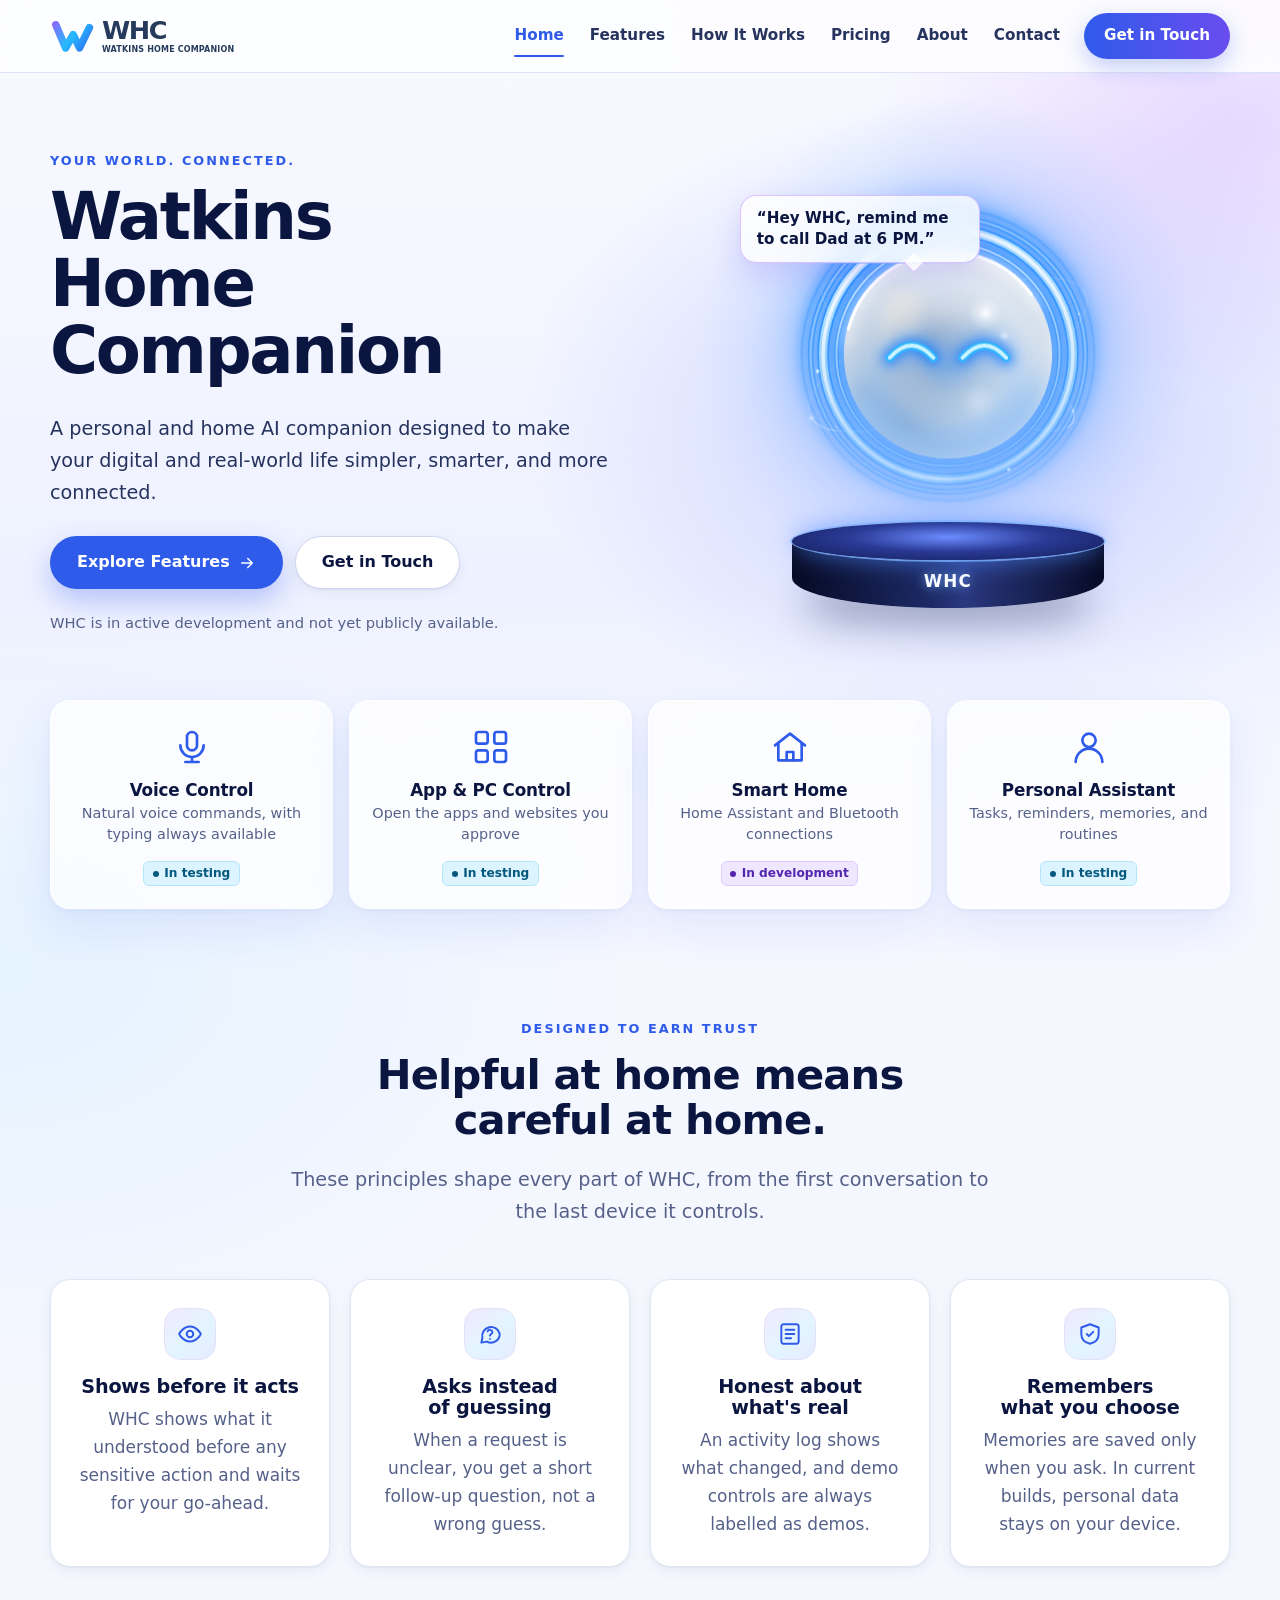
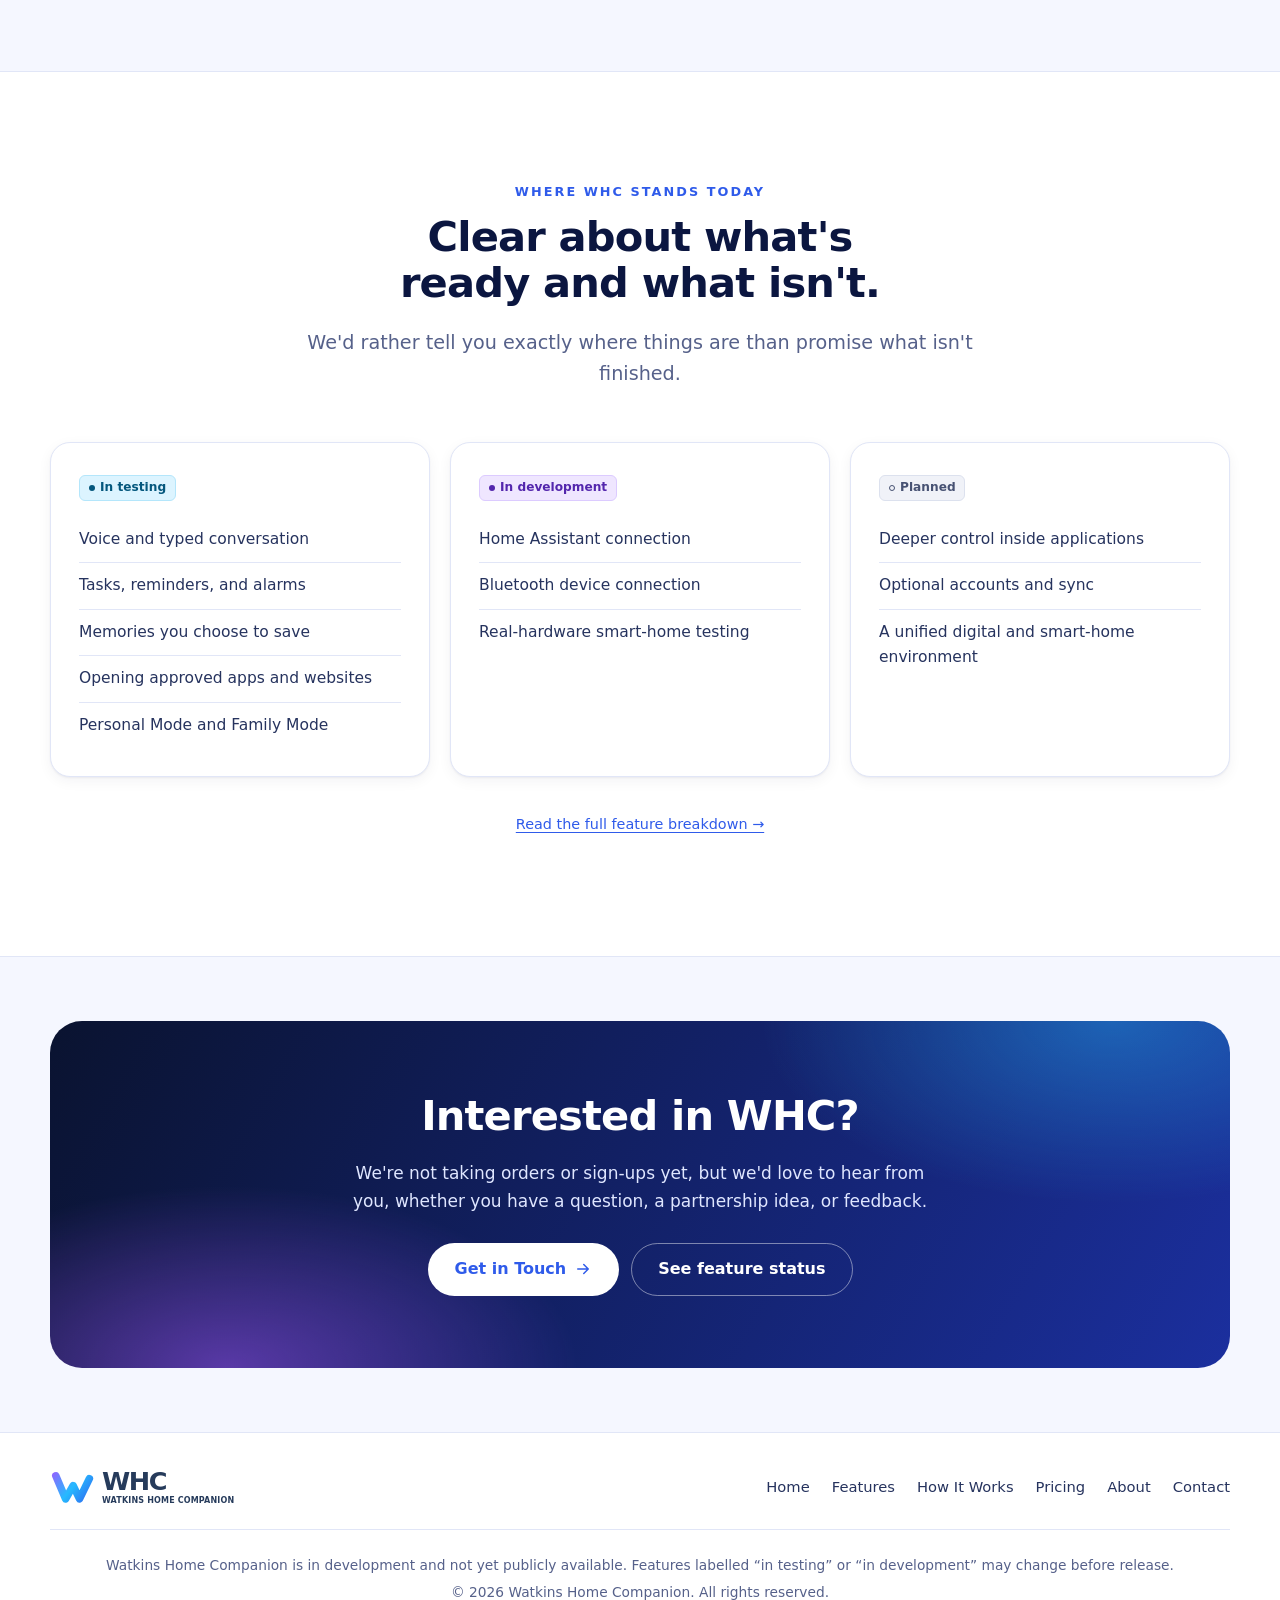
==== index.html @ 045e6563 "Add Watkins Home Companion website Static site for watkinshomecompanion.com, ready for GitHub Pages." ====
<!doctype html>
<html lang="en">
<head>
  <meta charset="utf-8">
  <meta name="viewport" content="width=device-width, initial-scale=1">
  <meta http-equiv="Content-Security-Policy" content="default-src 'self'; img-src 'self' data:; style-src 'self' 'unsafe-inline'; script-src 'self'; object-src 'none'; base-uri 'self'; form-action 'none'">
  <meta name="referrer" content="strict-origin-when-cross-origin">
  <title>Watkins Home Companion (WHC) — Your AI personal and home companion</title>
  <meta name="description" content="Watkins Home Companion (WHC) is a personal and home AI companion in development, designed to make your digital and real-world life simpler, smarter, and more connected.">
  <link rel="canonical" href="https://watkinshomecompanion.com/">
  <meta name="theme-color" content="#f5f7ff">
  <meta property="og:type" content="website">
  <meta property="og:site_name" content="Watkins Home Companion">
  <meta property="og:title" content="Watkins Home Companion (WHC) — Your AI personal and home companion">
  <meta property="og:description" content="Watkins Home Companion (WHC) is a personal and home AI companion in development, designed to make your digital and real-world life simpler, smarter, and more connected.">
  <meta property="og:url" content="https://watkinshomecompanion.com/">
  <meta property="og:image" content="https://watkinshomecompanion.com/assets/img/og-image.png">
  <meta property="og:image:width" content="1200">
  <meta property="og:image:height" content="630">
  <meta property="og:image:alt" content="The WHC logo beside the glowing WHC companion orb on its pedestal">
  <meta name="twitter:card" content="summary_large_image">
  <link rel="icon" href="/favicon.svg" type="image/svg+xml">
  <link rel="icon" href="/assets/img/icon-32.png" sizes="32x32" type="image/png">
  <link rel="apple-touch-icon" href="/assets/img/apple-touch-icon.png">
  <link rel="manifest" href="/site.webmanifest">
  <link rel="stylesheet" href="/assets/css/styles.css">
  <script src="/assets/js/main.js" defer></script>
  <noscript><style>.site-nav{display:block!important;position:static!important;box-shadow:none!important}.nav-toggle{display:none!important}.header-inner{flex-wrap:wrap}</style></noscript>
  <script type="application/ld+json">{"@context":"https://schema.org","@graph":[{"@type":"Organization","@id":"https://watkinshomecompanion.com/#org","name":"Watkins Home Companion","alternateName":"WHC","url":"https://watkinshomecompanion.com/","logo":"https://watkinshomecompanion.com/assets/img/whc-logo.png"},{"@type":"WebSite","@id":"https://watkinshomecompanion.com/#website","name":"Watkins Home Companion","url":"https://watkinshomecompanion.com/","publisher":{"@id":"https://watkinshomecompanion.com/#org"}}]}</script>
</head>
<body>
  <a class="skip-link" href="#main">Skip to main content</a>
  <header class="site-header">
    <div class="container header-inner">
      <a class="brand" href="/" aria-label="Watkins Home Companion — home"><svg class="brand-mark" viewBox="0 0 76 60" width="76" height="60" aria-hidden="true" focusable="false"><defs><linearGradient id="whc-grad-h" gradientUnits="userSpaceOnUse" x1="0" y1="0" x2="76" y2="60"><stop offset="0" stop-color="#a257ff"/><stop offset=".5" stop-color="#26baff"/><stop offset="1" stop-color="#3159ec"/></linearGradient></defs><path d="M10 10 27 50 40 27 51 50 68 15" fill="none" stroke="url(#whc-grad-h)" stroke-width="13" stroke-linecap="round" stroke-linejoin="round"/></svg><span class="brand-text"><span class="brand-name">WHC</span><span class="brand-sub">WATKINS HOME COMPANION</span></span></a>
      <button class="nav-toggle" type="button" aria-expanded="false" aria-controls="site-nav"><span class="sr-only">Open menu</span><span class="nav-toggle-bars" aria-hidden="true"></span></button>
      <nav id="site-nav" class="site-nav" aria-label="Main">
        <ul>
          <li><a href="/" aria-current="page">Home</a></li>
          <li><a href="/features/">Features</a></li>
          <li><a href="/how-it-works/">How It Works</a></li>
          <li><a href="/pricing/">Pricing</a></li>
          <li><a href="/about/">About</a></li>
          <li><a href="/contact/">Contact</a></li>
          <li><a class="nav-cta" href="/contact/">Get in Touch</a></li>
        </ul>
      </nav>
    </div>
  </header>

  <main id="main">
    <section class="hero" aria-labelledby="hero-title">
      <div class="container hero-inner">
        <div class="hero-copy">
          <p class="eyebrow">Your world. Connected.</p>
          <h1 id="hero-title">Watkins<br>Home Companion</h1>
          <p class="lede">A personal and home AI companion designed to make your digital and real-world life simpler, smarter, and more connected.</p>
          <div class="cta-row">
            <a class="btn btn-primary" href="/features/">Explore Features <svg viewBox="0 0 24 24" aria-hidden="true" focusable="false" fill="none" stroke="currentColor" stroke-width="2" stroke-linecap="round" stroke-linejoin="round"><path d="M5 12h14M13 6l6 6-6 6"/></svg></a>
            <a class="btn btn-ghost" href="/contact/">Get in Touch</a>
          </div>
          <p class="hero-note">WHC is in active development and not yet publicly available.</p>
        </div>
        <div class="hero-visual">
          <div class="orb-scene">
            <span class="orb-glow" aria-hidden="true"></span>
            <p class="bubble bubble--hero"><span class="sr-only">Example request: </span>“Hey WHC, remind me to call Dad at 6 PM.”</p>
            <div class="orb-float" aria-hidden="true"><div class="orb"></div></div>
            <div class="pedestal" aria-hidden="true"><div class="pedestal-body"><span>WHC</span></div><div class="pedestal-top"></div></div>
          </div>
        </div>
      </div>
    </section>

    <section class="tiles" aria-label="Core capabilities">
      <div class="container">
        <div class="grid grid-4">
          <div class="tile">
            <div class="tile-icon" aria-hidden="true"><svg viewBox="0 0 24 24" aria-hidden="true" focusable="false"><rect x="9" y="3" width="6" height="11" rx="3"/><path d="M5 11a7 7 0 0 0 14 0M12 18v3M8 21h8"/></svg></div>
            <h2>Voice Control</h2>
            <p>Natural voice commands, with typing always available</p>
            <span class="status status--testing">In testing</span>
          </div>
          <div class="tile">
            <div class="tile-icon" aria-hidden="true"><svg viewBox="0 0 24 24" aria-hidden="true" focusable="false"><rect x="3" y="3" width="7" height="7" rx="1.5"/><rect x="14" y="3" width="7" height="7" rx="1.5"/><rect x="3" y="14" width="7" height="7" rx="1.5"/><rect x="14" y="14" width="7" height="7" rx="1.5"/></svg></div>
            <h2>App &amp; PC Control</h2>
            <p>Open the apps and websites you approve</p>
            <span class="status status--testing">In testing</span>
          </div>
          <div class="tile">
            <div class="tile-icon" aria-hidden="true"><svg viewBox="0 0 24 24" aria-hidden="true" focusable="false"><path d="M3 11 12 4l9 7"/><path d="M5 10v10h14V10"/><path d="M10 20v-5h4v5"/></svg></div>
            <h2>Smart Home</h2>
            <p>Home Assistant and Bluetooth connections</p>
            <span class="status status--dev">In development</span>
          </div>
          <div class="tile">
            <div class="tile-icon" aria-hidden="true"><svg viewBox="0 0 24 24" aria-hidden="true" focusable="false"><circle cx="12" cy="8" r="4"/><path d="M4 21a8 8 0 0 1 16 0"/></svg></div>
            <h2>Personal Assistant</h2>
            <p>Tasks, reminders, memories, and routines</p>
            <span class="status status--testing">In testing</span>
          </div>
        </div>
      </div>
    </section>

    <section class="section" aria-labelledby="trust-title">
      <div class="container">
        <div class="section-head center">
          <p class="eyebrow">Designed to earn trust</p>
          <h2 id="trust-title">Helpful at home means careful at home.</h2>
          <p class="lede">These principles shape every part of WHC, from the first conversation to the last device it controls.</p>
        </div>
        <div class="grid grid-4">
          <article class="card card-center">
            <span class="icon" aria-hidden="true"><svg viewBox="0 0 24 24" aria-hidden="true" focusable="false"><path d="M2 12s3.5-7 10-7 10 7 10 7-3.5 7-10 7S2 12 2 12z"/><circle cx="12" cy="12" r="3"/></svg></span>
            <h3>Shows before it acts</h3>
            <p>WHC shows what it understood before any sensitive action and waits for your go-ahead.</p>
          </article>
          <article class="card card-center">
            <span class="icon" aria-hidden="true"><svg viewBox="0 0 24 24" aria-hidden="true" focusable="false"><path d="M21 12a8 8 0 0 1-11.8 7L4 20l1-4.5A8 8 0 1 1 21 12z"/><path d="M9.8 9.5a2.3 2.3 0 0 1 4.4.8c0 1.5-2.2 2-2.2 3.2M12 16.5h.01"/></svg></span>
            <h3>Asks instead of guessing</h3>
            <p>When a request is unclear, you get a short follow-up question, not a wrong guess.</p>
          </article>
          <article class="card card-center">
            <span class="icon" aria-hidden="true"><svg viewBox="0 0 24 24" aria-hidden="true" focusable="false"><rect x="4" y="3" width="16" height="18" rx="2"/><path d="M8 8h8M8 12h8M8 16h5"/></svg></span>
            <h3>Honest about what's real</h3>
            <p>An activity log shows what changed, and demo controls are always labelled as demos.</p>
          </article>
          <article class="card card-center">
            <span class="icon" aria-hidden="true"><svg viewBox="0 0 24 24" aria-hidden="true" focusable="false"><path d="M12 3 4 6v6c0 5 3.5 8 8 9 4.5-1 8-4 8-9V6z"/><path d="m9 12 2 2 4-4"/></svg></span>
            <h3>Remembers what you choose</h3>
            <p>Memories are saved only when you ask. In current builds, personal data stays on your device.</p>
          </article>
        </div>
      </div>
    </section>

    <section class="section section--white" aria-labelledby="status-title">
      <div class="container">
        <div class="section-head center">
          <p class="eyebrow">Where WHC stands today</p>
          <h2 id="status-title">Clear about what's ready and what isn't.</h2>
          <p class="lede">We'd rather tell you exactly where things are than promise what isn't finished.</p>
        </div>
        <div class="status-cols">
          <div class="card status-col">
            <span class="status status--testing">In testing</span>
            <ul>
              <li>Voice and typed conversation</li>
              <li>Tasks, reminders, and alarms</li>
              <li>Memories you choose to save</li>
              <li>Opening approved apps and websites</li>
              <li>Personal Mode and Family Mode</li>
            </ul>
          </div>
          <div class="card status-col">
            <span class="status status--dev">In development</span>
            <ul>
              <li>Home Assistant connection</li>
              <li>Bluetooth device connection</li>
              <li>Real-hardware smart-home testing</li>
            </ul>
          </div>
          <div class="card status-col">
            <span class="status status--planned">Planned</span>
            <ul>
              <li>Deeper control inside applications</li>
              <li>Optional accounts and sync</li>
              <li>A unified digital and smart-home environment</li>
            </ul>
          </div>
        </div>
        <p class="updated"><a href="/features/">Read the full feature breakdown →</a></p>
      </div>
    </section>

    <section class="section section--tight">
      <div class="container">
        <div class="cta-band">
          <h2>Interested in WHC?</h2>
          <p>We're not taking orders or sign-ups yet, but we'd love to hear from you, whether you have a question, a partnership idea, or feedback.</p>
          <div class="cta-row">
            <a class="btn btn-primary" href="/contact/">Get in Touch <svg viewBox="0 0 24 24" aria-hidden="true" focusable="false" fill="none" stroke="currentColor" stroke-width="2" stroke-linecap="round" stroke-linejoin="round"><path d="M5 12h14M13 6l6 6-6 6"/></svg></a>
            <a class="btn btn-ghost" href="/features/">See feature status</a>
          </div>
        </div>
      </div>
    </section>

  </main>

  <footer class="site-footer">
    <div class="container">
      <div class="footer-top">
        <a class="brand" href="/" aria-label="Watkins Home Companion — home"><svg class="brand-mark" viewBox="0 0 76 60" width="76" height="60" aria-hidden="true" focusable="false"><defs><linearGradient id="whc-grad-f" gradientUnits="userSpaceOnUse" x1="0" y1="0" x2="76" y2="60"><stop offset="0" stop-color="#a257ff"/><stop offset=".5" stop-color="#26baff"/><stop offset="1" stop-color="#3159ec"/></linearGradient></defs><path d="M10 10 27 50 40 27 51 50 68 15" fill="none" stroke="url(#whc-grad-f)" stroke-width="13" stroke-linecap="round" stroke-linejoin="round"/></svg><span class="brand-text"><span class="brand-name">WHC</span><span class="brand-sub">WATKINS HOME COMPANION</span></span></a>
        <nav class="footer-nav" aria-label="Footer">
          <ul>
            <li><a href="/">Home</a></li>
            <li><a href="/features/">Features</a></li>
            <li><a href="/how-it-works/">How It Works</a></li>
            <li><a href="/pricing/">Pricing</a></li>
            <li><a href="/about/">About</a></li>
            <li><a href="/contact/">Contact</a></li>
          </ul>
        </nav>
      </div>
      <div class="footer-bottom">
        <p>Watkins Home Companion is in development and not yet publicly available. Features labelled “in testing” or “in development” may change before release.</p>
        <p>© <span data-year>2026</span> Watkins Home Companion. All rights reserved.</p>
      </div>
    </div>
  </footer>
</body>
</html>
---- assets/css/styles.css ----
/* Watkins Home Companion — site styles
   Brand: blue, cyan, lavender, white, dark navy.
   Logo gradient (from the WHC app): #a257ff → #26baff → #3159ec. */

:root {
  --bg: #f5f7ff;
  --surface: #ffffff;
  --glass: rgba(255, 255, 255, 0.74);
  --navy: #0a1330;
  --ink: #0b1640;
  --ink-2: #26335e;
  --muted: #56618a;
  --line: #e1e6f7;
  --line-strong: #cfd7f2;
  --blue: #2f5bea;
  --blue-600: #2349d6;
  --blue-50: #eef3ff;
  --cyan: #26baff;
  --lavender: #a257ff;
  --violet: #6a4cf0;
  --lavender-50: #f3eeff;
  --brand-gradient: linear-gradient(120deg, #a257ff, #26baff 50%, #3159ec);
  --cta-gradient: linear-gradient(90deg, #2f5bea, #6a4cf0);

  --shadow-sm: 0 1px 2px rgba(11, 22, 64, 0.05), 0 4px 14px rgba(11, 22, 64, 0.05);
  --shadow: 0 2px 6px rgba(11, 22, 64, 0.04), 0 18px 44px rgba(47, 91, 234, 0.1);
  --radius: 20px;
  --radius-sm: 12px;
  --max: 1180px;
  --gutter: clamp(16px, 4vw, 32px);
  --font: "Segoe UI Variable Text", "Segoe UI", system-ui, -apple-system, "Helvetica Neue", Arial, sans-serif;
  --font-display: "Segoe UI Variable Display", "Segoe UI", system-ui, -apple-system, "Helvetica Neue", Arial, sans-serif;

  color-scheme: light;
}

/* ---------- Base ---------- */
*, *::before, *::after { box-sizing: border-box; }
html { -webkit-text-size-adjust: 100%; scroll-behavior: smooth; }

body {
  margin: 0;
  background:
    radial-gradient(900px 600px at 100% 0%, rgba(162, 87, 255, 0.1), transparent 70%),
    radial-gradient(900px 600px at 0% 30%, rgba(38, 186, 255, 0.08), transparent 70%),
    var(--bg);
  color: var(--ink-2);
  font-family: var(--font);
  font-size: 1.0625rem;
  line-height: 1.65;
  -webkit-font-smoothing: antialiased;
  overflow-x: hidden;
}

img, svg { display: block; max-width: 100%; }
a { color: var(--blue); text-underline-offset: 3px; }
a:hover { color: var(--blue-600); }

h1, h2, h3 {
  font-family: var(--font-display);
  line-height: 1.1;
  letter-spacing: -0.02em;
  margin: 0 0 0.5em;
  color: var(--ink);
  text-wrap: balance;
}
h1 { font-size: clamp(2.5rem, 6vw, 4.4rem); font-weight: 750; letter-spacing: -0.035em; }
h2 { font-size: clamp(1.8rem, 3.6vw, 2.6rem); font-weight: 700; }
h3 { font-size: 1.2rem; font-weight: 650; letter-spacing: -0.01em; }
p { margin: 0 0 1em; }

:focus-visible { outline: 3px solid var(--blue); outline-offset: 3px; border-radius: 6px; }

.sr-only {
  position: absolute !important;
  width: 1px; height: 1px; padding: 0; margin: -1px;
  overflow: hidden; clip: rect(0 0 0 0); white-space: nowrap; border: 0;
}
.skip-link {
  position: absolute; left: 16px; top: -100px; z-index: 100;
  padding: 10px 16px; background: var(--navy); color: #fff;
  font-weight: 650; border-radius: 10px; text-decoration: none;
}
.skip-link:focus { top: 12px; color: #fff; }

.container { width: 100%; max-width: calc(var(--max) + var(--gutter) * 2); margin: 0 auto; padding: 0 var(--gutter); }
.grad-text { background: var(--brand-gradient); -webkit-background-clip: text; background-clip: text; color: transparent; }

/* ---------- Header ---------- */
.site-header {
  position: sticky; top: 0; z-index: 50;
  background: rgba(255, 255, 255, 0.8);
  backdrop-filter: saturate(160%) blur(16px);
  -webkit-backdrop-filter: saturate(160%) blur(16px);
  border-bottom: 1px solid rgba(207, 215, 242, 0.7);
}
.header-inner { display: flex; align-items: center; justify-content: space-between; gap: 24px; min-height: 72px; }

/* Logo lockup — translated 1:1 from the WHC app's WhcLogo widget. */
.brand { display: inline-flex; align-items: center; gap: 8px; text-decoration: none; flex-shrink: 0; }
.brand-mark { width: 44px; height: auto; }
.brand-text { display: flex; flex-direction: column; line-height: 1; }
.brand-name {
  font-family: "Segoe UI", system-ui, -apple-system, Arial, sans-serif;
  font-weight: 900; font-size: 1.6rem; letter-spacing: -0.059em; color: #263b5b;
}
.brand-sub {
  font-family: "Segoe UI", system-ui, -apple-system, Arial, sans-serif;
  font-weight: 700; font-size: 0.5rem; letter-spacing: 0.02em; color: #263b5b; margin-top: 3px;
}
.brand--on-dark .brand-name { color: #fff; }
.brand--on-dark .brand-sub { color: #d5e2fb; }

.site-nav ul { list-style: none; margin: 0; padding: 0; display: flex; align-items: center; gap: 2px; }
.site-nav a {
  position: relative; display: inline-block; padding: 10px 12px;
  color: var(--ink-2); text-decoration: none; font-size: 0.95rem; font-weight: 550;
}
.site-nav a:hover { color: var(--blue); }
.site-nav a[aria-current="page"] { color: var(--blue); }
.site-nav a[aria-current="page"]::after {
  content: ""; position: absolute; left: 12px; right: 12px; bottom: 2px;
  height: 2px; border-radius: 2px; background: var(--blue);
}
.site-nav .nav-cta {
  margin-left: 10px; padding: 10px 20px; border-radius: 999px;
  color: #fff; background: var(--cta-gradient);
  box-shadow: 0 8px 22px rgba(47, 91, 234, 0.28);
}
.site-nav .nav-cta:hover { color: #fff; filter: brightness(1.08); }
.site-nav .nav-cta::after { display: none; }

.nav-toggle {
  display: none; width: 44px; height: 44px;
  border: 1px solid var(--line-strong); border-radius: 12px;
  background: var(--surface); color: var(--ink); cursor: pointer;
  align-items: center; justify-content: center;
}
.nav-toggle-bars, .nav-toggle-bars::before, .nav-toggle-bars::after {
  display: block; width: 18px; height: 2px; background: currentColor; border-radius: 2px;
  transition: transform 0.2s, background-color 0.2s;
}
.nav-toggle-bars { position: relative; }
.nav-toggle-bars::before, .nav-toggle-bars::after { content: ""; position: absolute; left: 0; }
.nav-toggle-bars::before { top: -6px; }
.nav-toggle-bars::after { top: 6px; }
.nav-toggle[aria-expanded="true"] .nav-toggle-bars { background: transparent; }
.nav-toggle[aria-expanded="true"] .nav-toggle-bars::before { transform: translateY(6px) rotate(45deg); }
.nav-toggle[aria-expanded="true"] .nav-toggle-bars::after { transform: translateY(-6px) rotate(-45deg); }

@media (max-width: 960px) {
  .nav-toggle { display: inline-flex; }
  .site-nav {
    display: none; position: absolute; top: 100%; left: 0; right: 0;
    background: var(--surface); border-bottom: 1px solid var(--line);
    box-shadow: 0 20px 40px rgba(11, 22, 64, 0.08);
    padding: 8px var(--gutter) 20px;
  }
  .site-nav.is-open { display: block; }
  .site-nav ul { flex-direction: column; align-items: stretch; gap: 0; }
  .site-nav a { display: block; padding: 13px 4px; font-size: 1.05rem; border-bottom: 1px solid var(--line); }
  .site-nav a[aria-current="page"]::after { left: 0; right: auto; width: 3px; top: 12px; bottom: 12px; height: auto; }
  .site-nav a[aria-current="page"] { padding-left: 14px; }
  .site-nav .nav-cta { margin: 14px 0 0; text-align: center; border-bottom: 0; }
}

/* ---------- Buttons ---------- */
.btn {
  display: inline-flex; align-items: center; justify-content: center; gap: 8px;
  min-height: 50px; padding: 12px 26px; border-radius: 999px;
  font: inherit; font-weight: 650; font-size: 1rem; text-decoration: none;
  border: 1px solid transparent; cursor: pointer;
  transition: transform 0.15s, box-shadow 0.2s, background-color 0.2s, filter 0.2s;
}
.btn svg { width: 18px; height: 18px; }
.btn-primary { color: #fff; background: var(--blue); box-shadow: 0 12px 28px rgba(47, 91, 234, 0.3); }
.btn-primary:hover { color: #fff; background: var(--blue-600); transform: translateY(-1px); }
.btn-ghost { color: var(--ink); background: var(--surface); border-color: var(--line-strong); box-shadow: var(--shadow-sm); }
.btn-ghost:hover { color: var(--blue); border-color: var(--blue); }
.btn-block { width: 100%; }
.cta-row { display: flex; flex-wrap: wrap; gap: 12px; margin-top: 28px; }

/* ---------- Status pills ---------- */
.status {
  display: inline-flex; align-items: center; gap: 0.45em;
  padding: 0.25em 0.7em; border-radius: 6px; border: 1px solid transparent;
  font-size: 0.76rem; font-weight: 650; line-height: 1.4; white-space: nowrap;
}
.status::before { content: ""; width: 0.5em; height: 0.5em; border-radius: 50%; background: currentColor; }
.status--testing { color: #04577d; background: #dcf4ff; border-color: #b4e6fb; }
.status--dev { color: #5326ad; background: #efe6ff; border-color: #dccbff; }
.status--planned { color: #475273; background: #f0f2f8; border-color: #dce1ee; }
.status--planned::before { background: transparent; border: 1.5px solid currentColor; }

/* ---------- Sections ---------- */
.section { padding: clamp(64px, 9vw, 104px) 0; }
.section--tight { padding: clamp(40px, 6vw, 64px) 0; }
.section--white { background: var(--surface); border-top: 1px solid var(--line); border-bottom: 1px solid var(--line); }
.section-head { max-width: 720px; margin-bottom: clamp(32px, 5vw, 52px); }
.section-head.center { margin-left: auto; margin-right: auto; text-align: center; }
.eyebrow {
  display: inline-block; margin-bottom: 12px;
  font-size: 0.8rem; font-weight: 700; letter-spacing: 0.16em; text-transform: uppercase; color: var(--blue);
}
.lede { font-size: clamp(1.08rem, 1.5vw, 1.2rem); color: var(--muted); max-width: 62ch; }
.center .lede { margin-left: auto; margin-right: auto; }

.page-head { padding: clamp(48px, 7vw, 84px) 0 clamp(28px, 4vw, 44px); text-align: center; }
.page-head h1 { font-size: clamp(2.1rem, 4.6vw, 3.2rem); }
.page-head .lede { margin: 0 auto; }

/* ---------- Home hero ---------- */
.hero {
  position: relative; isolation: isolate; overflow: hidden;
  padding: clamp(40px, 6vw, 72px) 0 clamp(120px, 14vw, 160px);
}
.hero::before {
  content: ""; position: absolute; inset: 0; z-index: -1;
  background:
    radial-gradient(640px 460px at 76% 46%, rgba(120, 140, 255, 0.32), transparent 70%),
    radial-gradient(520px 380px at 96% 8%, rgba(162, 87, 255, 0.2), transparent 70%),
    radial-gradient(600px 400px at 30% 110%, rgba(38, 186, 255, 0.14), transparent 70%),
    linear-gradient(180deg, #f8f9ff 0%, #eef1ff 100%);
}
.hero-inner { display: grid; grid-template-columns: 1fr 1fr; align-items: center; gap: clamp(24px, 4vw, 56px); }
.hero h1 { line-height: 1.02; margin-bottom: 0.45em; }
.hero .lede { color: var(--ink-2); max-width: 30em; }
.hero-note { margin-top: 22px; font-size: 0.92rem; color: var(--muted); }
.hero-visual { position: relative; display: grid; place-items: center; min-height: 420px; }
@media (max-width: 860px) {
  .hero-inner { grid-template-columns: 1fr; }
  .hero-visual { min-height: 0; margin-top: 12px; }
}

/* Quick tiles overlapping the hero */
.tiles { position: relative; z-index: 2; margin-top: calc(-1 * clamp(80px, 10vw, 110px)); }
.tiles .grid { gap: 16px; }
.tile {
  padding: 26px 20px 22px; text-align: center;
  background: var(--glass); border: 1px solid rgba(255, 255, 255, 0.9);
  border-radius: var(--radius); box-shadow: var(--shadow);
  backdrop-filter: blur(14px); -webkit-backdrop-filter: blur(14px);
}
.tile .tile-icon { width: 40px; height: 40px; margin: 0 auto 14px; color: var(--blue); }
.tile .tile-icon svg { width: 100%; height: 100%; fill: none; stroke: currentColor; stroke-width: 1.6; stroke-linecap: round; stroke-linejoin: round; }
.tile h2 { font-size: 1.05rem; margin: 0 0 4px; letter-spacing: -0.01em; }
.tile p { font-size: 0.9rem; color: var(--muted); margin: 0 0 12px; line-height: 1.45; }

/* ---------- Orb on pedestal (hero, how-it-works, 404) ---------- */
.orb-scene { position: relative; width: min(400px, 80vw); display: flex; flex-direction: column; align-items: center; }
.orb-glow {
  position: absolute; left: 50%; top: 38%; width: 130%; aspect-ratio: 1; transform: translate(-50%, -50%);
  border-radius: 50%; z-index: -1;
  background: radial-gradient(circle, rgba(43, 144, 255, 0.26), rgba(43, 144, 255, 0.12) 40%, transparent 68%);
  animation: glow-breathe 7s ease-in-out infinite;
}
.orb-float { width: 52%; margin-top: 16%; animation: orb-float 7.6s ease-in-out infinite; position: relative; z-index: 2; }
.orb {
  position: relative; width: 100%; aspect-ratio: 1; border-radius: 50%; overflow: hidden;
  background:
    radial-gradient(ellipse 22% 16% at 68% 30%, #fff, rgba(255, 255, 255, 0.4) 45%, transparent),
    radial-gradient(circle at 50% 92%, rgba(43, 144, 255, 0.55), transparent 40%),
    radial-gradient(circle at 44% 41%, #9db0c9 0%, #c6d6e8 65%, #f5faff 100%);
  box-shadow:
    inset 0 0 0 2px rgba(255, 255, 255, 0.9),
    0 0 0 12px rgba(43, 144, 255, 0.18),
    0 0 50px 18px rgba(43, 144, 255, 0.35);
}
.orb::before { /* sweeping highlight */
  content: ""; position: absolute; inset: 6% 10% 50% 12%; border-radius: 50%;
  background: linear-gradient(180deg, rgba(255, 255, 255, 0.42), rgba(255, 255, 255, 0));
  transform: rotate(-18deg);
}
.orb::after { /* inner rim light */
  content: ""; position: absolute; inset: 2.5%; border-radius: 50%;
  border: 2px solid transparent;
  border-bottom-color: rgba(140, 220, 255, 0.75);
  border-right-color: rgba(205, 170, 255, 0.55);
}
/* Painted orb (main.js): the canvas replaces the CSS sphere and extends past it for the light rings */
.orb.is-painted { overflow: visible; background: none; box-shadow: none; }
.orb.is-painted::before, .orb.is-painted::after { display: none; }
.orb-canvas { position: absolute; left: -60%; top: -60%; width: 220%; height: 220%; pointer-events: none; }
.pedestal { position: relative; width: 78%; height: 86px; margin-top: 16%; z-index: 1; } /* the orb hovers above it, as in the app */
.pedestal-body {
  position: absolute; left: 0; right: 0; top: 19px; bottom: 0;
  border-radius: 0 0 50% 50% / 0 0 30px 30px;
  background: linear-gradient(90deg, #060a24, #1d2a66 45%, #2a3880 55%, #060a24);
  display: grid; place-items: center; padding-top: 14px;
  box-shadow: 0 30px 40px -18px rgba(11, 22, 64, 0.45);
}
.pedestal-body span {
  font-family: "Segoe UI", system-ui, Arial, sans-serif; font-weight: 800; font-size: 1.05rem;
  letter-spacing: 0.06em; color: #fff; text-shadow: 0 0 12px rgba(120, 180, 255, 0.9);
}
.pedestal-top {
  position: absolute; left: 0; right: 0; top: 0; height: 38px; border-radius: 50%;
  background: radial-gradient(ellipse at 50% 40%, #6d8cff 0%, #2a3a95 45%, #121a52 100%);
  box-shadow: 0 0 0 2px rgba(130, 180, 255, 0.75), 0 0 26px rgba(80, 140, 255, 0.75);
}
.bubble {
  position: absolute; z-index: 3; max-width: 240px;
  padding: 12px 16px; border-radius: 16px;
  background: rgba(255, 255, 255, 0.82); border: 1px solid rgba(162, 87, 255, 0.35);
  box-shadow: 0 12px 30px rgba(106, 76, 240, 0.18);
  backdrop-filter: blur(10px); -webkit-backdrop-filter: blur(10px);
  color: var(--ink); font-size: 0.95rem; line-height: 1.4; font-weight: 550;
}
.bubble::after {
  content: ""; position: absolute; bottom: -8px; left: 70%; width: 14px; height: 14px;
  background: inherit; border-right: 1px solid rgba(162, 87, 255, 0.35); border-bottom: 1px solid rgba(162, 87, 255, 0.35);
  transform: rotate(45deg);
}
.bubble--hero { top: 2%; left: -2%; }
.bubble--left { top: 18%; left: -38%; }
.bubble--right { top: 18%; right: -38%; text-align: left; }
.bubble--right::after { left: 22%; }
.bubble small { display: block; color: var(--muted); font-weight: 500; font-size: 0.78rem; margin-bottom: 2px; }
@media (max-width: 860px) {
  .bubble--hero { left: 0; top: -2%; }
}
@media (max-width: 760px) {
  .bubble--left, .bubble--right { position: static; margin: 0 auto 14px; max-width: 320px; }
  .bubble--left::after, .bubble--right::after { display: none; }
}

.waves { position: absolute; top: 40%; display: flex; align-items: center; gap: 4px; height: 40px; }
.waves--left { left: -18%; }
.waves--right { right: -18%; }
.waves i { display: block; width: 3px; border-radius: 3px; background: linear-gradient(var(--cyan), var(--blue)); animation: wave 1.4s ease-in-out infinite; }
.waves i:nth-child(1) { height: 30%; animation-delay: -0.2s; }
.waves i:nth-child(2) { height: 60%; animation-delay: -0.5s; }
.waves i:nth-child(3) { height: 90%; animation-delay: -0.8s; }
.waves i:nth-child(4) { height: 55%; animation-delay: -0.3s; }
.waves i:nth-child(5) { height: 75%; animation-delay: -1s; }
.waves i:nth-child(6) { height: 35%; animation-delay: -0.6s; }
@media (max-width: 760px) { .waves { display: none; } }

@keyframes orb-float { 0%, 100% { transform: translateY(0); } 50% { transform: translateY(-12px); } }
@keyframes glow-breathe { 0%, 100% { opacity: 0.85; transform: translate(-50%, -50%) scale(1); } 50% { opacity: 1; transform: translate(-50%, -50%) scale(1.05); } }
@keyframes wave { 0%, 100% { transform: scaleY(0.5); } 50% { transform: scaleY(1); } }

/* ---------- Cards & grids ---------- */
.grid { display: grid; gap: 20px; }
.grid-2 { grid-template-columns: repeat(2, 1fr); }
.grid-3 { grid-template-columns: repeat(3, 1fr); }
.grid-4 { grid-template-columns: repeat(4, 1fr); }
@media (max-width: 1000px) { .grid-3, .grid-4 { grid-template-columns: repeat(2, 1fr); } }
@media (max-width: 600px) { .grid-2, .grid-3, .grid-4 { grid-template-columns: 1fr; } }
@media (max-width: 600px) { .tiles .grid-4 { grid-template-columns: repeat(2, 1fr); gap: 12px; } .tile { padding: 20px 12px 18px; } }

.card {
  position: relative; padding: 28px; border-radius: var(--radius);
  background: var(--surface); border: 1px solid var(--line); box-shadow: var(--shadow-sm);
}
.card h3 { margin-bottom: 0.4em; }
.card p { color: var(--muted); margin-bottom: 0; }
.card-center { text-align: center; }
.card-center .icon { margin: 0 auto 16px; }

.icon {
  display: inline-grid; place-items: center; width: 52px; height: 52px; flex-shrink: 0;
  border-radius: 16px; color: var(--blue);
  background: linear-gradient(140deg, #f1e9ff, #e3f5ff 55%, #e5ebff);
  border: 1px solid #e4e2fb;
}
.icon svg { width: 26px; height: 26px; fill: none; stroke: currentColor; stroke-width: 1.8; stroke-linecap: round; stroke-linejoin: round; }
.icon--lg { width: 64px; height: 64px; border-radius: 50%; }
.icon--lg svg { width: 32px; height: 32px; }

/* Feature cards with art header */
.fcard { overflow: hidden; padding: 0; display: flex; flex-direction: column; }
.fcard-art {
  position: relative; height: 132px; display: grid; place-items: center; color: #fff;
  background: radial-gradient(260px 140px at 80% 0%, rgba(255, 255, 255, 0.25), transparent 70%), var(--art, linear-gradient(135deg, #2f5bea, #26baff));
  overflow: hidden;
}
.fcard-art::after {
  content: ""; position: absolute; inset: auto -20% -60% -20%; height: 100%;
  background: radial-gradient(closest-side, rgba(255, 255, 255, 0.22), transparent);
}
.fcard-art svg { width: 58px; height: 58px; fill: none; stroke: currentColor; stroke-width: 1.5; stroke-linecap: round; stroke-linejoin: round; filter: drop-shadow(0 6px 14px rgba(11, 22, 64, 0.3)); position: relative; z-index: 1; }
.fcard-body { padding: 22px 24px 24px; display: flex; flex-direction: column; gap: 10px; flex: 1; }
.fcard-body h3 { margin: 0; }
.fcard-body p { margin: 0; font-size: 0.96rem; }
.fcard-body .status { align-self: flex-start; margin-top: auto; }
.art-blue { --art: linear-gradient(135deg, #1e3ec9, #2f7bff 60%, #26baff); }
.art-indigo { --art: linear-gradient(135deg, #1b2a8a, #3157e6 60%, #5a8bff); }
.art-violet { --art: linear-gradient(135deg, #4b2bc9, #7a52f5 55%, #a98bff); }
.art-cyan { --art: linear-gradient(135deg, #1376c9, #1ea4ef 55%, #64d4ff); }
.art-dusk { --art: linear-gradient(135deg, #24318f, #5b4fe0 55%, #26baff); }
.art-slate { --art: linear-gradient(135deg, #47517a, #6c78a6 60%, #9aa6d1); }

/* Filter bar (features) — only shown when JavaScript can run it */
.filter-bar { display: none; flex-wrap: wrap; justify-content: center; gap: 10px; margin: 0 0 36px; }
.js .filter-bar { display: flex; }
.filter-bar button {
  min-height: 42px; padding: 8px 18px; border-radius: 999px; cursor: pointer;
  font: inherit; font-size: 0.92rem; font-weight: 600;
  color: var(--ink-2); background: var(--surface); border: 1px solid var(--line-strong);
}
.filter-bar button:hover { border-color: var(--blue); color: var(--blue); }
.filter-bar button[aria-pressed="true"] { color: #fff; background: var(--blue); border-color: var(--blue); box-shadow: 0 8px 20px rgba(47, 91, 234, 0.28); }
[hidden] { display: none !important; }

.legend { display: flex; flex-wrap: wrap; justify-content: center; gap: 10px 24px; margin: 0 auto 28px; max-width: 900px; font-size: 0.92rem; color: var(--muted); }
.legend span.item { display: inline-flex; align-items: center; gap: 8px; }

/* Steps timeline */
.timeline { list-style: none; margin: 0; padding: 0; display: grid; grid-template-columns: repeat(4, 1fr); gap: 24px; position: relative; }
.timeline::before {
  content: ""; position: absolute; top: 24px; left: 12.5%; right: 12.5%; height: 2px;
  background: linear-gradient(90deg, var(--blue), var(--violet));
}
.timeline li { position: relative; text-align: center; }
.timeline .num {
  position: relative; z-index: 1; display: grid; place-items: center; width: 50px; height: 50px; margin: 0 auto 18px;
  border-radius: 50%; color: #fff; font-weight: 750; font-size: 1.15rem;
  background: var(--blue); box-shadow: 0 0 0 6px var(--bg), 0 10px 24px rgba(47, 91, 234, 0.35);
}
.timeline h3 { font-size: 1.08rem; margin-bottom: 6px; }
.timeline p { font-size: 0.95rem; color: var(--muted); margin: 0; }
@media (max-width: 860px) {
  .timeline { grid-template-columns: 1fr; gap: 0; }
  .timeline::before { top: 25px; bottom: 25px; left: 24px; right: auto; width: 2px; height: auto; background: linear-gradient(var(--blue), var(--violet)); }
  .timeline li { display: grid; grid-template-columns: 50px 1fr; gap: 18px; text-align: left; padding-bottom: 28px; }
  .timeline li:last-child { padding-bottom: 0; }
  .timeline .num { margin: 0; }
}

.scene {
  position: relative; isolation: isolate; overflow: hidden;
  margin-top: clamp(48px, 7vw, 72px); padding: clamp(48px, 7vw, 72px) var(--gutter) 56px;
  border-radius: 32px; border: 1px solid var(--line);
  display: grid; place-items: center;
  background:
    radial-gradient(500px 300px at 50% 40%, rgba(106, 76, 240, 0.22), transparent 70%),
    linear-gradient(180deg, #f3f0ff, #e7efff);
}
.scene .orb-scene { width: min(300px, 70vw); }

/* Pricing tiers */
.tier { display: flex; flex-direction: column; text-align: center; padding: 34px 28px 28px; }
.tier .icon { margin: 0 auto 16px; }
.tier h3 { font-size: 1.45rem; margin-bottom: 8px; }
.tier > p { min-height: 3.2em; }
.checks { list-style: none; margin: 22px 0 26px; padding: 0; text-align: left; }
.checks li { position: relative; padding-left: 30px; margin-top: 10px; color: var(--ink-2); font-size: 0.97rem; }
.checks li::before {
  content: ""; position: absolute; left: 4px; top: 0.35em; width: 12px; height: 7px;
  border-left: 2.5px solid var(--blue); border-bottom: 2.5px solid var(--blue); transform: rotate(-45deg);
}
.soon {
  margin-top: auto; display: block; padding: 12px; border-radius: 12px;
  background: #eef1f8; color: var(--ink-2); font-weight: 650; font-size: 0.95rem;
}
.notice {
  display: flex; align-items: center; gap: 16px; max-width: 760px; margin: 36px auto 0;
  padding: 18px 24px; border-radius: 16px; background: var(--surface);
  border: 1px solid #c9d6ff; box-shadow: var(--shadow-sm); color: var(--ink);
}
.notice svg { width: 30px; height: 30px; flex-shrink: 0; fill: none; stroke: var(--blue); stroke-width: 1.8; stroke-linecap: round; stroke-linejoin: round; }
.notice p { margin: 0; }
.fine { text-align: center; font-size: 0.88rem; color: var(--muted); margin-top: 16px; }

/* FAQ */
.faq { display: grid; gap: 12px; max-width: 820px; margin: 0 auto; }
.faq details { border: 1px solid var(--line); border-radius: var(--radius-sm); background: var(--surface); box-shadow: var(--shadow-sm); }
.faq summary { cursor: pointer; list-style: none; padding: 18px 52px 18px 22px; position: relative; font-weight: 650; color: var(--ink); }
.faq summary::-webkit-details-marker { display: none; }
.faq summary::after {
  content: ""; position: absolute; right: 22px; top: 50%; width: 9px; height: 9px;
  border-right: 2px solid var(--blue); border-bottom: 2px solid var(--blue);
  transform: translateY(-70%) rotate(45deg); transition: transform 0.2s;
}
.faq details[open] summary::after { transform: translateY(-30%) rotate(-135deg); }
.faq details > div { padding: 0 22px 20px; color: var(--muted); }
.faq details > div p:last-child { margin-bottom: 0; }

/* About */
.split { display: grid; grid-template-columns: 1fr 1fr; gap: clamp(32px, 6vw, 72px); align-items: center; }
@media (max-width: 860px) { .split { grid-template-columns: 1fr; } }
.prose p { color: var(--muted); }
.monitor { width: min(460px, 100%); margin: 0 auto; }
.monitor-screen {
  aspect-ratio: 16 / 10; border-radius: 14px; border: 10px solid #0d1330;
  background:
    radial-gradient(260px 160px at 70% 20%, rgba(162, 87, 255, 0.45), transparent 70%),
    radial-gradient(260px 160px at 20% 90%, rgba(38, 186, 255, 0.35), transparent 70%),
    linear-gradient(135deg, #0d1a5c, #1f3fc4 60%, #2f6bff);
  display: grid; place-items: center; box-shadow: 0 30px 60px rgba(11, 22, 64, 0.25);
}
.monitor-screen .brand { transform: scale(1.5); }
.monitor-stand { width: 22%; height: 46px; margin: 0 auto; background: linear-gradient(90deg, #b9c2dc, #e7ebf6, #b9c2dc); clip-path: polygon(30% 0, 70% 0, 82% 100%, 18% 100%); }
.monitor-base { width: 38%; height: 10px; margin: 0 auto; border-radius: 10px; background: linear-gradient(90deg, #aab3cf, #e2e7f4, #aab3cf); }

/* Contact */
.contact-grid { display: grid; grid-template-columns: 1.25fr 1fr; gap: 24px; align-items: start; }
@media (max-width: 860px) { .contact-grid { grid-template-columns: 1fr; } }
.form-card { padding: clamp(24px, 4vw, 36px); }
.contact-soon h2 { font-size: clamp(1.4rem, 2.4vw, 1.75rem); margin: 18px 0 10px; }
.field { display: flex; flex-direction: column; gap: 6px; margin-bottom: 18px; }
.field label { font-weight: 650; color: var(--ink); font-size: 0.95rem; }
.field input, .field select, .field textarea {
  font: inherit; font-size: 1rem; color: var(--ink);
  padding: 12px 14px; border-radius: 10px; border: 1px solid var(--line-strong); background: #f8f9fe;
  width: 100%;
}
.field textarea { min-height: 140px; resize: vertical; }
.field input:focus, .field select:focus, .field textarea:focus { outline: none; border-color: var(--blue); box-shadow: 0 0 0 3px rgba(47, 91, 234, 0.2); background: #fff; }
.form-help { font-size: 0.88rem; color: var(--muted); margin: 12px 0 0; }
.form-status { margin: 14px 0 0; padding: 12px 14px; border-radius: 10px; background: var(--blue-50); color: var(--ink); font-size: 0.95rem; }
.info-card { display: flex; gap: 18px; align-items: flex-start; padding: 24px; }
.info-card h3 { font-size: 1.08rem; margin-bottom: 4px; }
.info-card p { font-size: 0.95rem; }
.info-card a { font-weight: 600; word-break: break-all; }
.callout {
  margin-top: 20px; padding: 14px 18px; border-radius: 12px;
  background: var(--lavender-50); border: 1px solid #ddd0ff; color: var(--ink-2); font-size: 0.92rem;
}

/* Trust / status (home) */
.status-cols { display: grid; grid-template-columns: repeat(3, 1fr); gap: 20px; }
.status-col ul { list-style: none; margin: 16px 0 0; padding: 0; }
.status-col li { padding: 10px 0; border-top: 1px solid var(--line); font-size: 0.97rem; color: var(--ink-2); }
.status-col li:first-child { border-top: 0; }
@media (max-width: 860px) { .status-cols { grid-template-columns: 1fr; } }

/* CTA band */
.cta-band {
  text-align: center; padding: clamp(44px, 7vw, 72px) clamp(24px, 5vw, 64px); border-radius: 32px; color: #dfe6ff;
  background:
    radial-gradient(500px 260px at 15% 100%, rgba(162, 87, 255, 0.5), transparent 70%),
    radial-gradient(500px 260px at 90% 0%, rgba(38, 186, 255, 0.4), transparent 70%),
    linear-gradient(120deg, #0a1330, #1b2f9e);
}
.cta-band h2 { color: #fff; }
.cta-band p { max-width: 56ch; margin-left: auto; margin-right: auto; }
.cta-band .cta-row { justify-content: center; }
.cta-band .btn-primary { background: #fff; color: var(--blue); box-shadow: none; }
.cta-band .btn-primary:hover { background: #eef3ff; color: var(--blue-600); }
.cta-band .btn-ghost { background: transparent; color: #fff; border-color: rgba(255, 255, 255, 0.45); box-shadow: none; }
.cta-band .btn-ghost:hover { border-color: #fff; }

.updated { margin-top: 36px; font-size: 0.9rem; color: var(--muted); text-align: center; }

/* ---------- Footer ---------- */
.site-footer { background: var(--surface); border-top: 1px solid var(--line); padding: 36px 0 28px; font-size: 0.92rem; }
.footer-top { display: flex; flex-wrap: wrap; align-items: center; justify-content: space-between; gap: 20px 32px; }
.footer-nav ul { list-style: none; margin: 0; padding: 0; display: flex; flex-wrap: wrap; gap: 6px 22px; }
.footer-nav a { color: var(--ink-2); text-decoration: none; }
.footer-nav a:hover { color: var(--blue); text-decoration: underline; }
.footer-bottom { margin-top: 24px; padding-top: 20px; border-top: 1px solid var(--line); text-align: center; color: var(--muted); font-size: 0.86rem; }
.footer-bottom p { margin: 4px 0; }

/* ---------- 404 ---------- */
.not-found { text-align: center; padding: clamp(48px, 8vw, 96px) 0; }
.not-found .orb-scene { width: min(220px, 60vw); margin: 0 auto 28px; }
.not-found .orb { filter: saturate(0.7) brightness(0.9); }
.not-found .cta-row { justify-content: center; }
.not-found .lede { margin: 0 auto; }

/* ---------- Motion preferences ---------- */
@media (prefers-reduced-motion: reduce) {
  html { scroll-behavior: auto; }
  *, *::before, *::after { animation: none !important; transition-duration: 0.001ms !important; }
}

/* ---------- Refinements ---------- */
.hero h1 { font-size: clamp(2.6rem, 5.2vw, 4.1rem); }
.hero::before {
  background:
    radial-gradient(640px 460px at 76% 46%, rgba(120, 140, 255, 0.32), transparent 70%),
    radial-gradient(520px 380px at 96% 8%, rgba(162, 87, 255, 0.2), transparent 70%),
    linear-gradient(180deg, #f8f9ff 0%, #eef1ff 70%, rgba(238, 241, 255, 0) 100%);
}
.prose .eyebrow { color: var(--blue); }

/* Conversation scene: bubbles sit beside the orb, not over it */
.scene .bubble { width: 240px; top: 14%; }
.scene .bubble--left { left: auto; right: calc(87% + 16px); }
.scene .bubble--right { right: auto; left: calc(87% + 16px); }
.scene .bubble--left::after { left: auto; right: 18%; }
.scene .bubble--right::after { left: 18%; }
.scene .waves { top: 58%; }
.scene .waves--left { left: auto; right: calc(87% + 60px); }
.scene .waves--right { right: auto; left: calc(87% + 60px); }
@media (max-width: 960px) {
  .scene .bubble { position: static; width: auto; max-width: 340px; margin: 0 auto 14px; }
  .scene .bubble::after { display: none; }
  .scene .waves { display: none; }
}
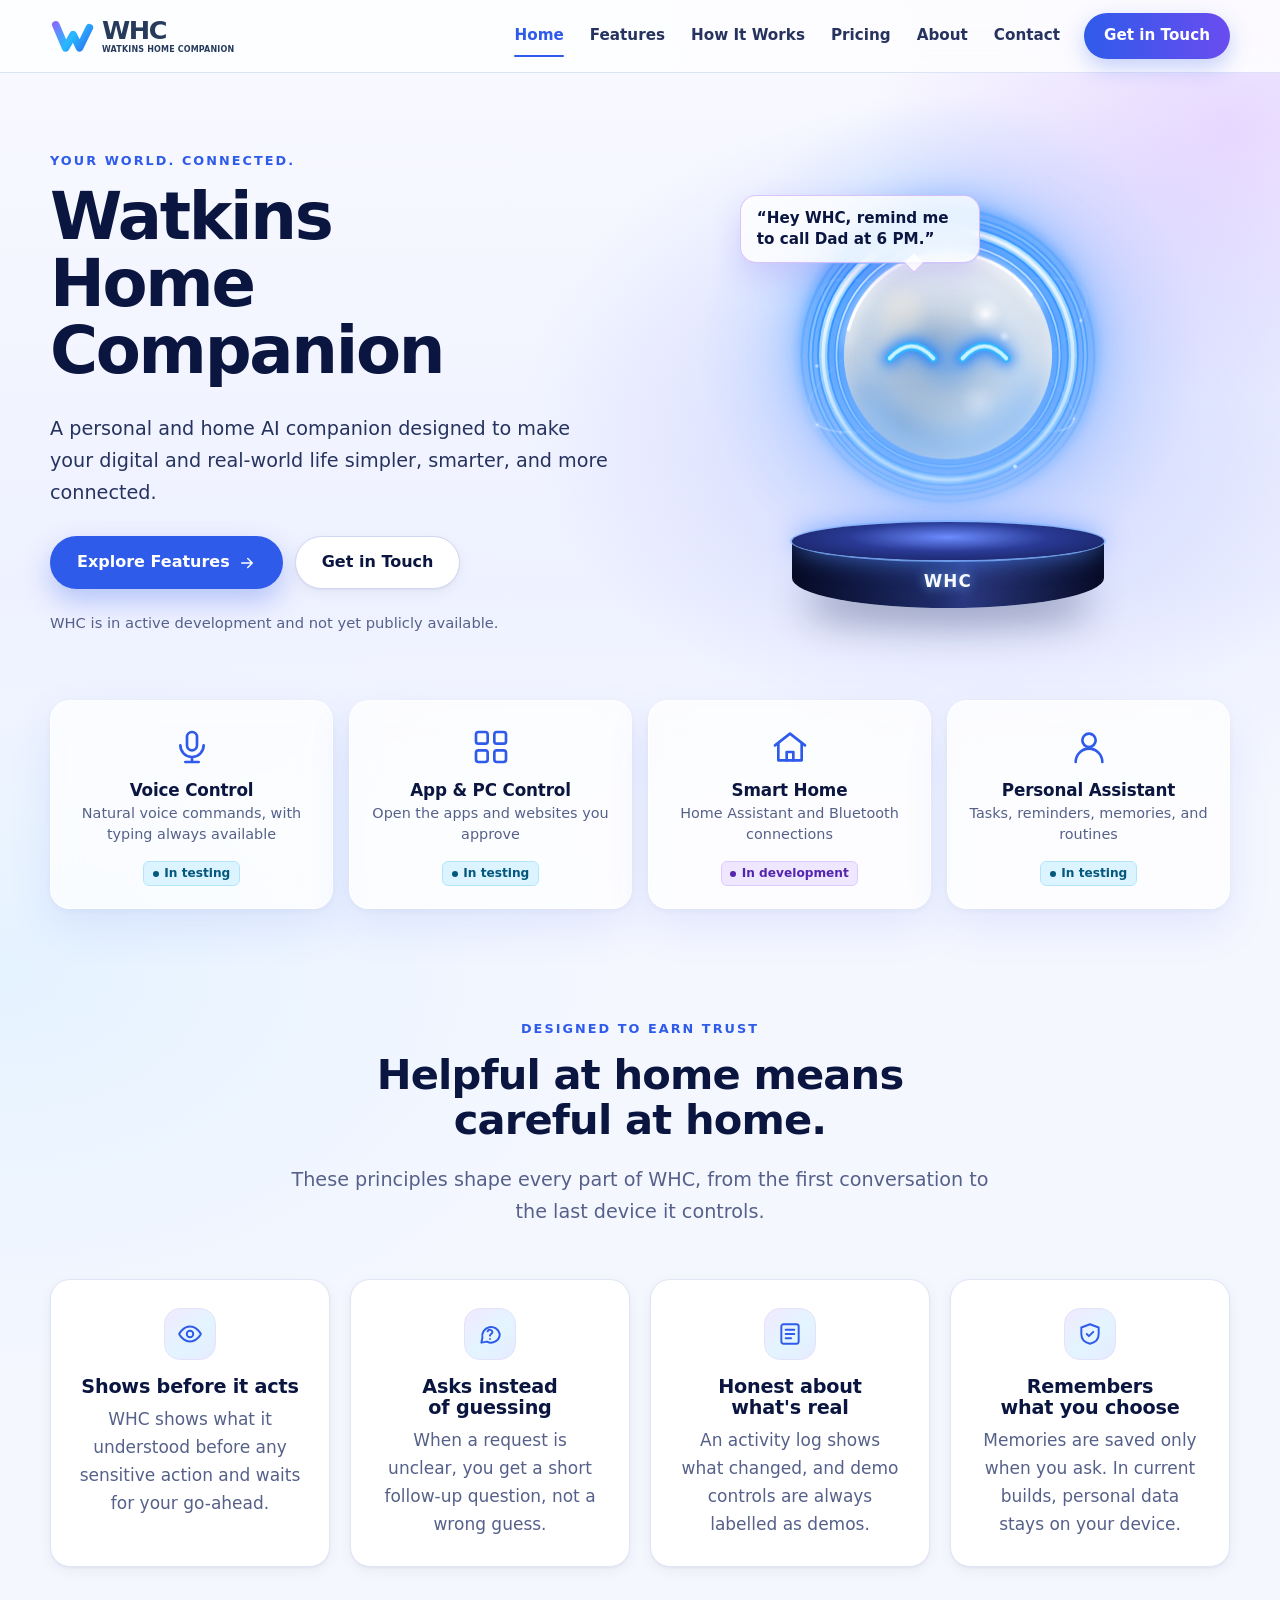
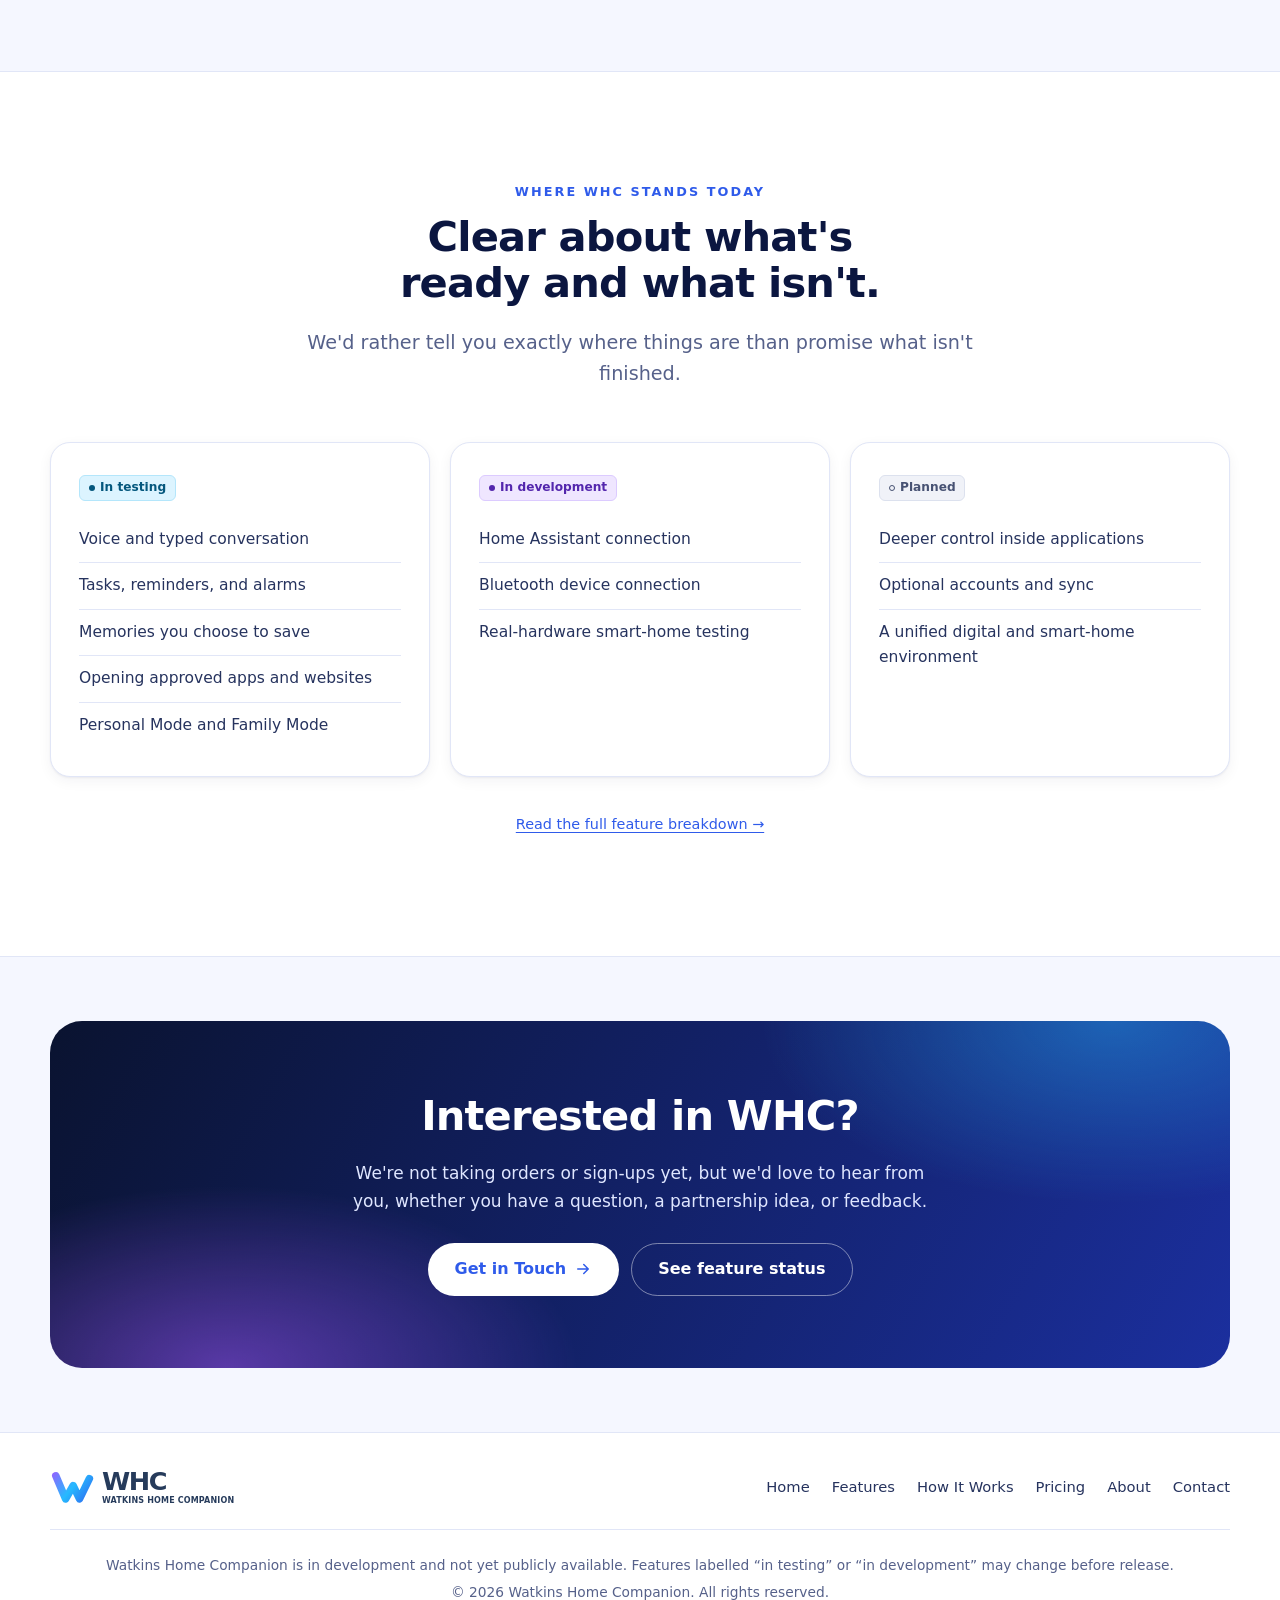
==== commit 8a275279: "Add Google Analytics 4 tracking Load the GA4 Google tag (G-37F58RW5W6) once in the head of every pag" ====
--- a/index.html
+++ b/index.html
@@ -3,8 +3,11 @@
 <head>
   <meta charset="utf-8">
   <meta name="viewport" content="width=device-width, initial-scale=1">
-  <meta http-equiv="Content-Security-Policy" content="default-src 'self'; img-src 'self' data:; style-src 'self' 'unsafe-inline'; script-src 'self'; object-src 'none'; base-uri 'self'; form-action 'none'">
+  <meta http-equiv="Content-Security-Policy" content="default-src 'self'; img-src 'self' data: https://*.google-analytics.com https://*.googletagmanager.com https://www.google.com; style-src 'self' 'unsafe-inline'; script-src 'self' https://*.googletagmanager.com; connect-src 'self' https://*.google-analytics.com https://*.analytics.google.com https://*.googletagmanager.com https://www.google.com; object-src 'none'; base-uri 'self'; form-action 'none'">
   <meta name="referrer" content="strict-origin-when-cross-origin">
+  <!-- Google tag (gtag.js) for Google Analytics 4 -->
+  <script async src="https://www.googletagmanager.com/gtag/js?id=G-37F58RW5W6"></script>
+  <script src="/assets/js/analytics.js"></script>
   <title>Watkins Home Companion (WHC) — Your AI personal and home companion</title>
   <meta name="description" content="Watkins Home Companion (WHC) is a personal and home AI companion in development, designed to make your digital and real-world life simpler, smarter, and more connected.">
   <link rel="canonical" href="https://watkinshomecompanion.com/">
